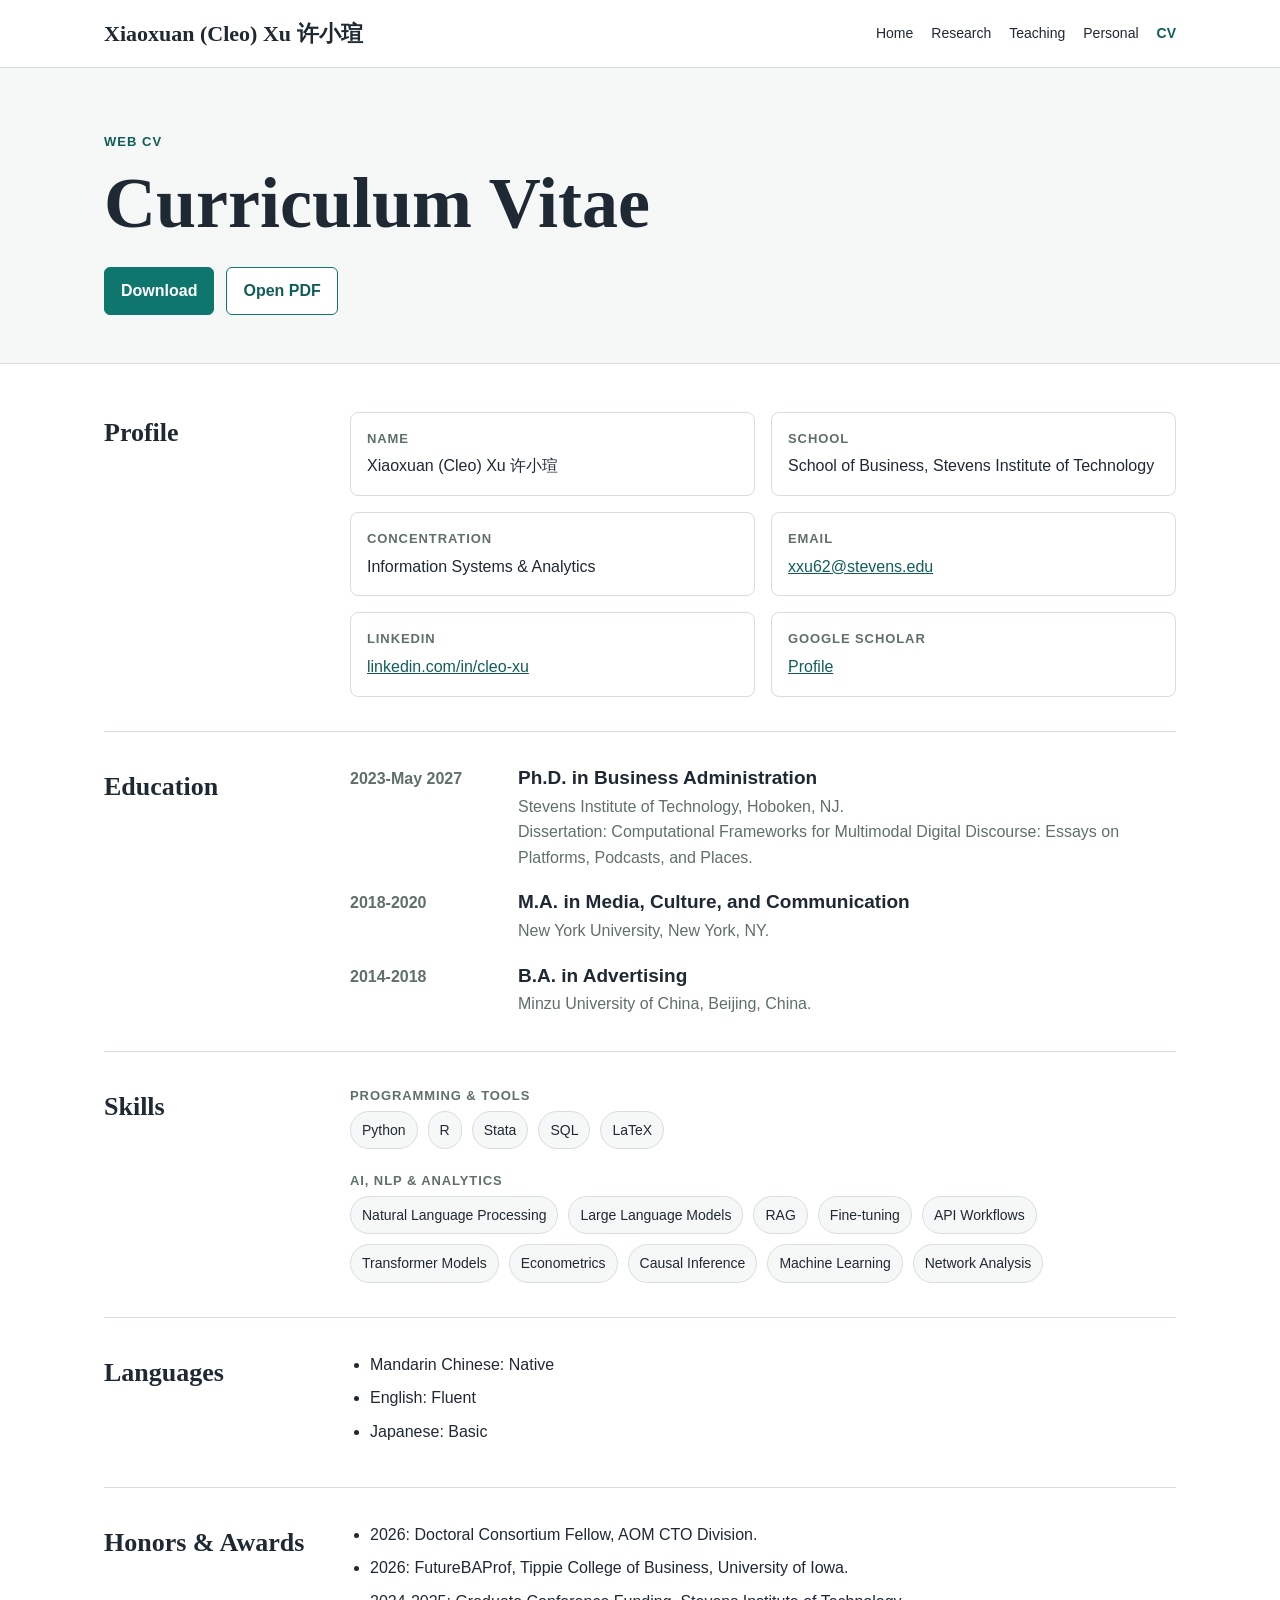
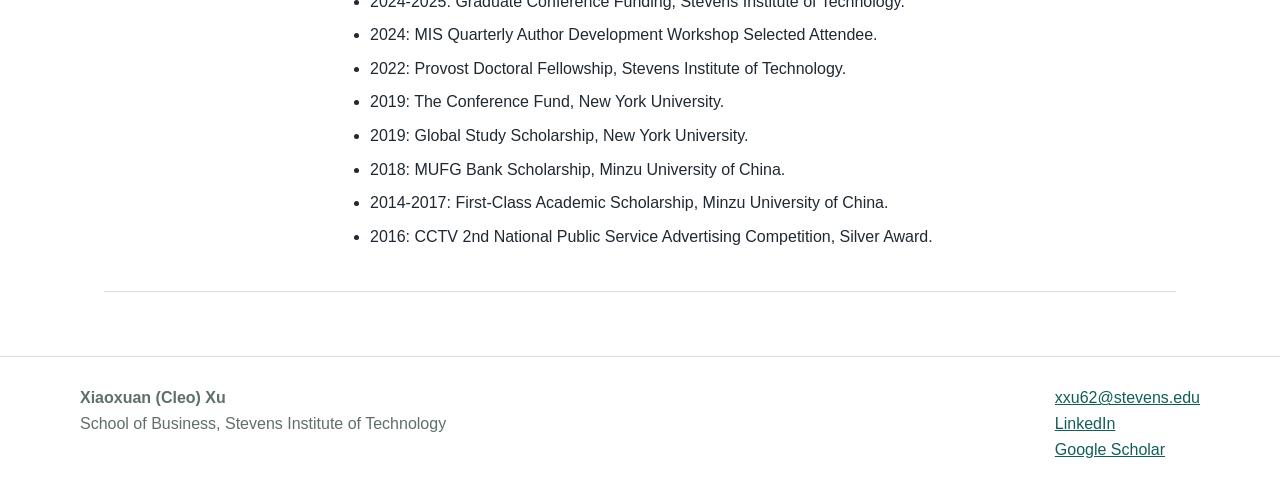
==== cv.html @ 5a7ccfc5 "Add personal website" ====
<!doctype html>
<html lang="en">
<head>
  <meta charset="utf-8">
  <meta name="viewport" content="width=device-width, initial-scale=1">
  <title>CV - Xiaoxuan (Cleo) Xu</title>
  <style>
    :root {
      --ink: #1f2933;
      --muted: #5f6f69;
      --accent: #0f766e;
      --accent-dark: #115e59;
      --line: #d7dedb;
      --soft: #f6f8f7;
      --paper: #ffffff;
    }

    * {
      box-sizing: border-box;
    }

    body {
      margin: 0;
      color: var(--ink);
      font-family: Arial, Helvetica, sans-serif;
      line-height: 1.6;
      background: var(--paper);
    }

    a {
      color: var(--accent-dark);
    }

    .site-header {
      border-bottom: 1px solid var(--line);
      background: #ffffff;
      position: sticky;
      top: 0;
      z-index: 5;
    }

    .nav {
      max-width: 1120px;
      margin: 0 auto;
      padding: 16px 24px;
      display: flex;
      align-items: center;
      justify-content: space-between;
      gap: 24px;
    }

    .brand {
      font-family: Georgia, "Times New Roman", serif;
      font-size: 22px;
      font-weight: 700;
      letter-spacing: 0;
    }

    .links {
      display: flex;
      gap: 18px;
      flex-wrap: wrap;
      font-size: 14px;
    }

    .links a {
      color: var(--ink);
      text-decoration: none;
    }

    .links a.current {
      color: var(--accent-dark);
      font-weight: 700;
    }

    .cv-hero {
      background: var(--soft);
      border-bottom: 1px solid var(--line);
    }

    .cv-hero-inner {
      max-width: 1120px;
      margin: 0 auto;
      padding: 64px 24px 48px;
    }

    .eyebrow {
      margin: 0 0 14px;
      color: var(--accent-dark);
      font-weight: 700;
      text-transform: uppercase;
      font-size: 13px;
      letter-spacing: 0.08em;
    }

    h1 {
      margin: 0;
      font-family: Georgia, "Times New Roman", serif;
      font-size: clamp(42px, 7vw, 72px);
      line-height: 1;
      letter-spacing: 0;
    }

    .button-row {
      display: flex;
      flex-wrap: wrap;
      gap: 12px;
      margin-top: 28px;
    }

    .button {
      display: inline-flex;
      align-items: center;
      justify-content: center;
      min-height: 44px;
      padding: 10px 16px;
      border-radius: 6px;
      border: 1px solid var(--accent);
      color: var(--accent-dark);
      text-decoration: none;
      font-weight: 700;
      background: #ffffff;
    }

    .button.primary {
      background: var(--accent);
      color: #ffffff;
    }

    main {
      max-width: 1120px;
      margin: 0 auto;
      padding: 48px 24px 64px;
    }

    .cv-section {
      display: grid;
      grid-template-columns: 210px minmax(0, 1fr);
      gap: 36px;
      padding: 34px 0;
      border-bottom: 1px solid var(--line);
    }

    .cv-section:first-child {
      padding-top: 0;
    }

    .cv-section h2 {
      margin: 0;
      font-family: Georgia, "Times New Roman", serif;
      font-size: 26px;
      letter-spacing: 0;
    }

    .info-grid {
      display: grid;
      grid-template-columns: repeat(2, minmax(0, 1fr));
      gap: 16px;
    }

    .info-item {
      border: 1px solid var(--line);
      border-radius: 8px;
      padding: 16px;
      background: #ffffff;
    }

    .label {
      margin: 0 0 4px;
      color: var(--muted);
      font-size: 13px;
      text-transform: uppercase;
      letter-spacing: 0.07em;
      font-weight: 700;
    }

    .value {
      margin: 0;
      font-size: 16px;
    }

    .timeline {
      display: grid;
      gap: 20px;
    }

    .timeline-item {
      display: grid;
      grid-template-columns: 150px minmax(0, 1fr);
      gap: 18px;
    }

    .date {
      color: var(--muted);
      font-weight: 700;
    }

    .timeline-item h3 {
      margin: 0 0 4px;
      font-size: 19px;
      line-height: 1.25;
    }

    .timeline-item p {
      margin: 0;
      color: var(--muted);
    }

    .tag-list {
      display: flex;
      flex-wrap: wrap;
      gap: 10px;
      margin: 0;
      padding: 0;
      list-style: none;
    }

    .tag-list li {
      border: 1px solid var(--line);
      border-radius: 999px;
      padding: 7px 11px;
      background: var(--soft);
      color: var(--ink);
      font-size: 14px;
    }

    .simple-list {
      margin: 0;
      padding-left: 20px;
    }

    .simple-list li {
      margin-bottom: 8px;
    }

    footer {
      border-top: 1px solid var(--line);
      padding: 28px 24px;
      color: var(--muted);
    }

    .footer-inner {
      max-width: 1120px;
      margin: 0 auto;
      display: flex;
      justify-content: space-between;
      gap: 24px;
      flex-wrap: wrap;
    }

    @media (max-width: 820px) {
      .nav {
        align-items: flex-start;
        flex-direction: column;
      }

      .cv-section,
      .timeline-item {
        grid-template-columns: 1fr;
      }

      .info-grid {
        grid-template-columns: 1fr;
      }
    }
  </style>
</head>
<body>
  <header class="site-header">
    <nav class="nav" aria-label="Site navigation">
      <div class="brand">Xiaoxuan (Cleo) Xu 许小瑄</div>
      <div class="links">
        <a href="index.html#top">Home</a>
        <a href="index.html#research">Research</a>
        <a href="index.html#teaching">Teaching</a>
        <a href="index.html#personal">Personal</a>
        <a class="current" href="cv.html">CV</a>
      </div>
    </nav>
  </header>

  <div class="cv-hero">
    <div class="cv-hero-inner">
      <p class="eyebrow">Web CV</p>
      <h1>Curriculum Vitae</h1>
      <div class="button-row">
        <a class="button primary" href="assets/files/xiaoxuan_cv_202606.pdf" download>Download</a>
        <a class="button" href="assets/files/xiaoxuan_cv_202606.pdf">Open PDF</a>
      </div>
    </div>
  </div>

  <main>
    <section class="cv-section">
      <h2>Profile</h2>
      <div class="info-grid">
        <div class="info-item">
          <p class="label">Name</p>
          <p class="value">Xiaoxuan (Cleo) Xu 许小瑄</p>
        </div>
        <div class="info-item">
          <p class="label">School</p>
          <p class="value">School of Business, Stevens Institute of Technology</p>
        </div>
        <div class="info-item">
          <p class="label">Concentration</p>
          <p class="value">Information Systems &amp; Analytics</p>
        </div>
        <div class="info-item">
          <p class="label">Email</p>
          <p class="value"><a href="mailto:xxu62@stevens.edu">xxu62@stevens.edu</a></p>
        </div>
        <div class="info-item">
          <p class="label">LinkedIn</p>
          <p class="value"><a href="https://linkedin.com/in/cleo-xu-420043248">linkedin.com/in/cleo-xu</a></p>
        </div>
        <div class="info-item">
          <p class="label">Google Scholar</p>
          <p class="value"><a href="https://scholar.google.com/citations?user=s4KjiQsAAAAJ&amp;hl=en&amp;authuser=1">Profile</a></p>
        </div>
      </div>
    </section>

    <section class="cv-section">
      <h2>Education</h2>
      <div class="timeline">
        <div class="timeline-item">
          <div class="date">2023-May 2027</div>
          <div>
            <h3>Ph.D. in Business Administration</h3>
            <p>Stevens Institute of Technology, Hoboken, NJ.</p>
            <p>Dissertation: Computational Frameworks for Multimodal Digital Discourse: Essays on Platforms, Podcasts, and Places.</p>
          </div>
        </div>
        <div class="timeline-item">
          <div class="date">2018-2020</div>
          <div>
            <h3>M.A. in Media, Culture, and Communication</h3>
            <p>New York University, New York, NY.</p>
          </div>
        </div>
        <div class="timeline-item">
          <div class="date">2014-2018</div>
          <div>
            <h3>B.A. in Advertising</h3>
            <p>Minzu University of China, Beijing, China.</p>
          </div>
        </div>
      </div>
    </section>

    <section class="cv-section">
      <h2>Skills</h2>
      <div>
        <p class="label">Programming &amp; Tools</p>
        <ul class="tag-list">
          <li>Python</li>
          <li>R</li>
          <li>Stata</li>
          <li>SQL</li>
          <li>LaTeX</li>
        </ul>

        <p class="label" style="margin-top: 22px;">AI, NLP &amp; Analytics</p>
        <ul class="tag-list">
          <li>Natural Language Processing</li>
          <li>Large Language Models</li>
          <li>RAG</li>
          <li>Fine-tuning</li>
          <li>API Workflows</li>
          <li>Transformer Models</li>
          <li>Econometrics</li>
          <li>Causal Inference</li>
          <li>Machine Learning</li>
          <li>Network Analysis</li>
        </ul>
      </div>
    </section>

    <section class="cv-section">
      <h2>Languages</h2>
      <ul class="simple-list">
        <li>Mandarin Chinese: Native</li>
        <li>English: Fluent</li>
        <li>Japanese: Basic</li>
      </ul>
    </section>

    <section class="cv-section">
      <h2>Honors &amp; Awards</h2>
      <ul class="simple-list">
        <li>2026: Doctoral Consortium Fellow, AOM CTO Division.</li>
        <li>2026: FutureBAProf, Tippie College of Business, University of Iowa.</li>
        <li>2024-2025: Graduate Conference Funding, Stevens Institute of Technology.</li>
        <li>2024: MIS Quarterly Author Development Workshop Selected Attendee.</li>
        <li>2022: Provost Doctoral Fellowship, Stevens Institute of Technology.</li>
        <li>2019: The Conference Fund, New York University.</li>
        <li>2019: Global Study Scholarship, New York University.</li>
        <li>2018: MUFG Bank Scholarship, Minzu University of China.</li>
        <li>2014-2017: First-Class Academic Scholarship, Minzu University of China.</li>
        <li>2016: CCTV 2nd National Public Service Advertising Competition, Silver Award.</li>
      </ul>
    </section>
  </main>

  <footer>
    <div class="footer-inner">
      <div>
        <strong>Xiaoxuan (Cleo) Xu</strong><br>
        School of Business, Stevens Institute of Technology
      </div>
      <div>
        <a href="mailto:xxu62@stevens.edu">xxu62@stevens.edu</a><br>
        <a href="https://linkedin.com/in/cleo-xu-420043248">LinkedIn</a><br>
        <a href="https://scholar.google.com/citations?user=s4KjiQsAAAAJ&amp;hl=en&amp;authuser=1">Google Scholar</a>
      </div>
    </div>
  </footer>
</body>
</html>
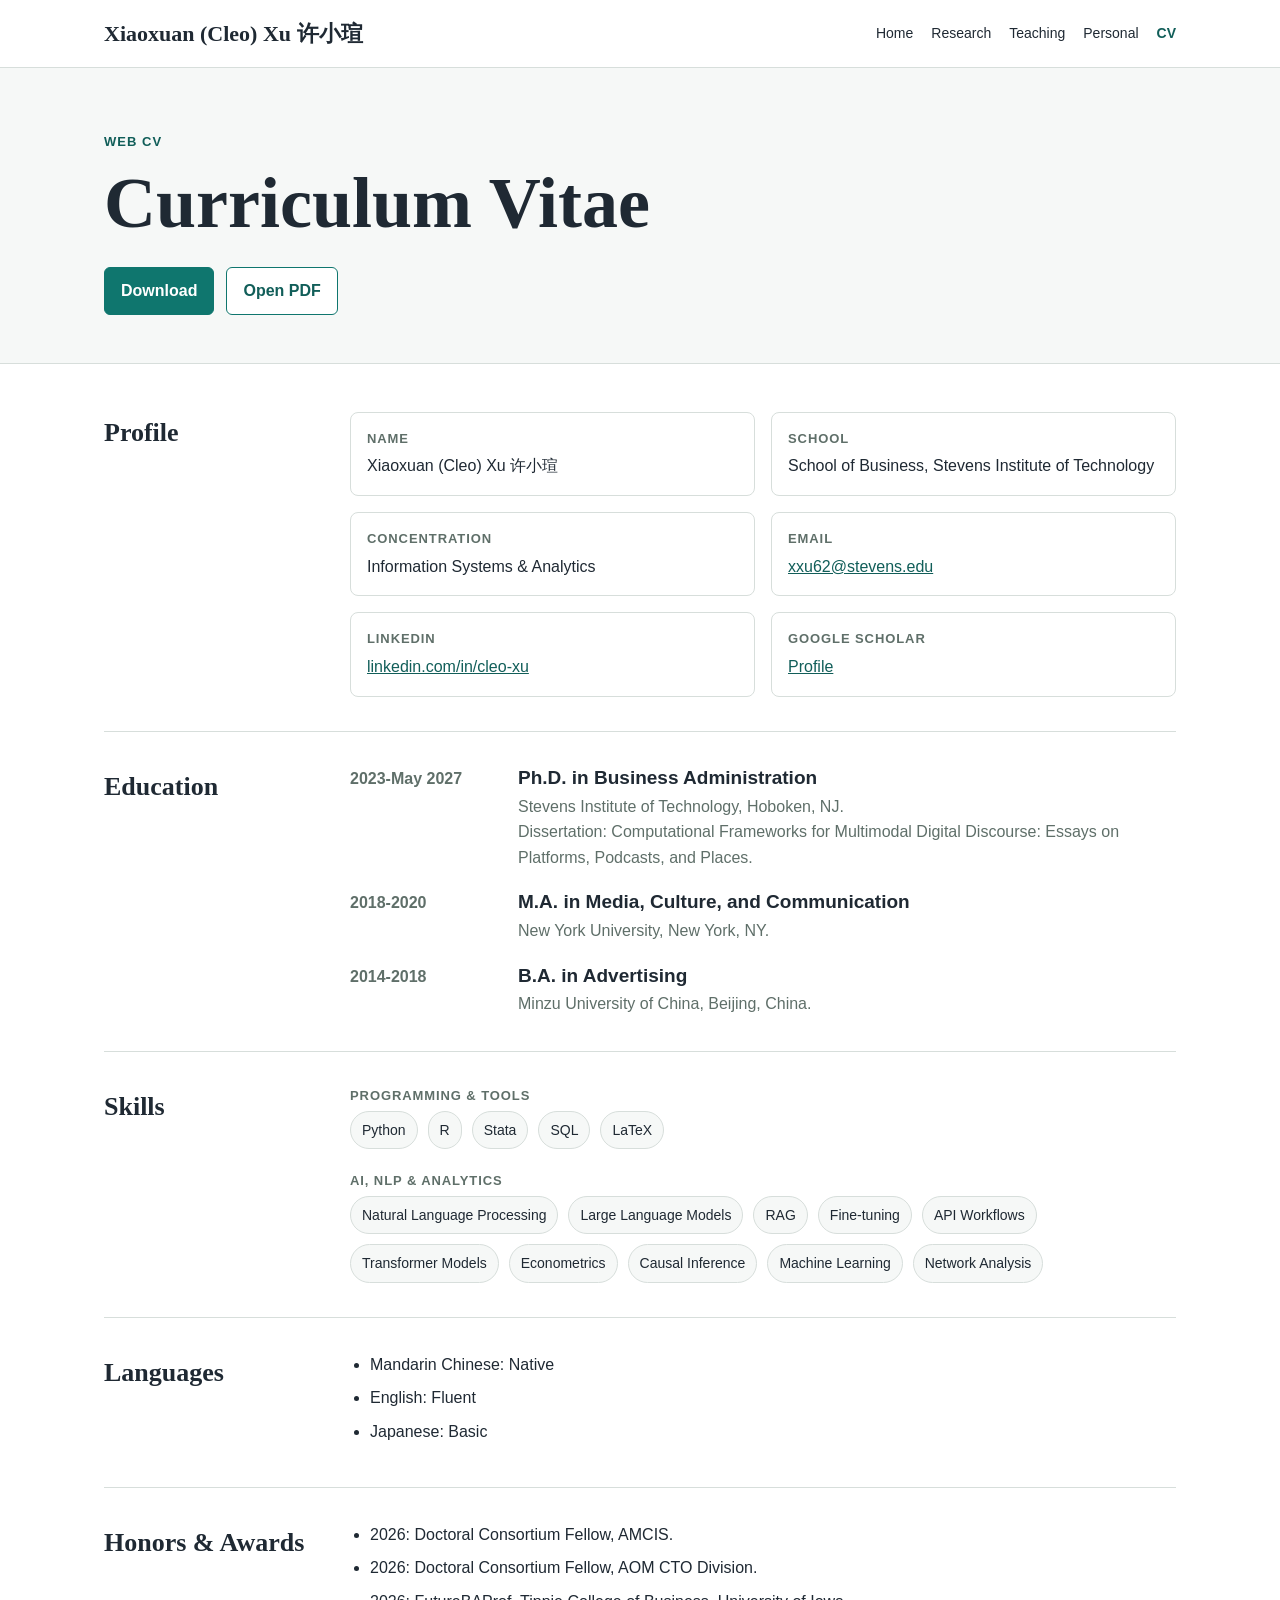
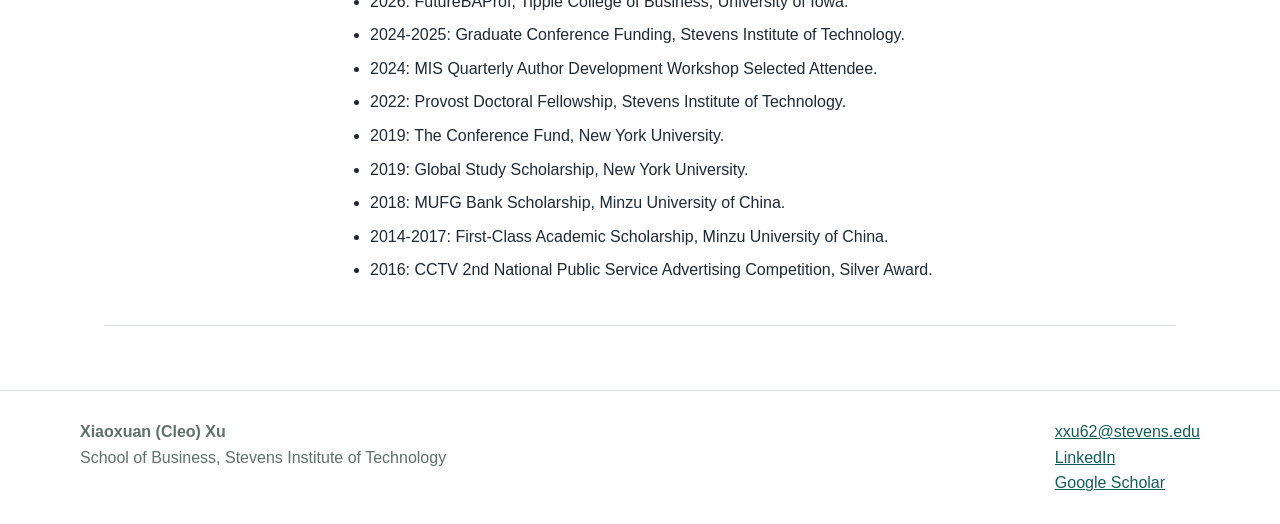
==== commit 3455d48c: "Update cv.html" ====
--- a/cv.html
+++ b/cv.html
@@ -389,6 +389,7 @@
     <section class="cv-section">
       <h2>Honors &amp; Awards</h2>
       <ul class="simple-list">
+        <li>2026: Doctoral Consortium Fellow, AMCIS.</li>
         <li>2026: Doctoral Consortium Fellow, AOM CTO Division.</li>
         <li>2026: FutureBAProf, Tippie College of Business, University of Iowa.</li>
         <li>2024-2025: Graduate Conference Funding, Stevens Institute of Technology.</li>
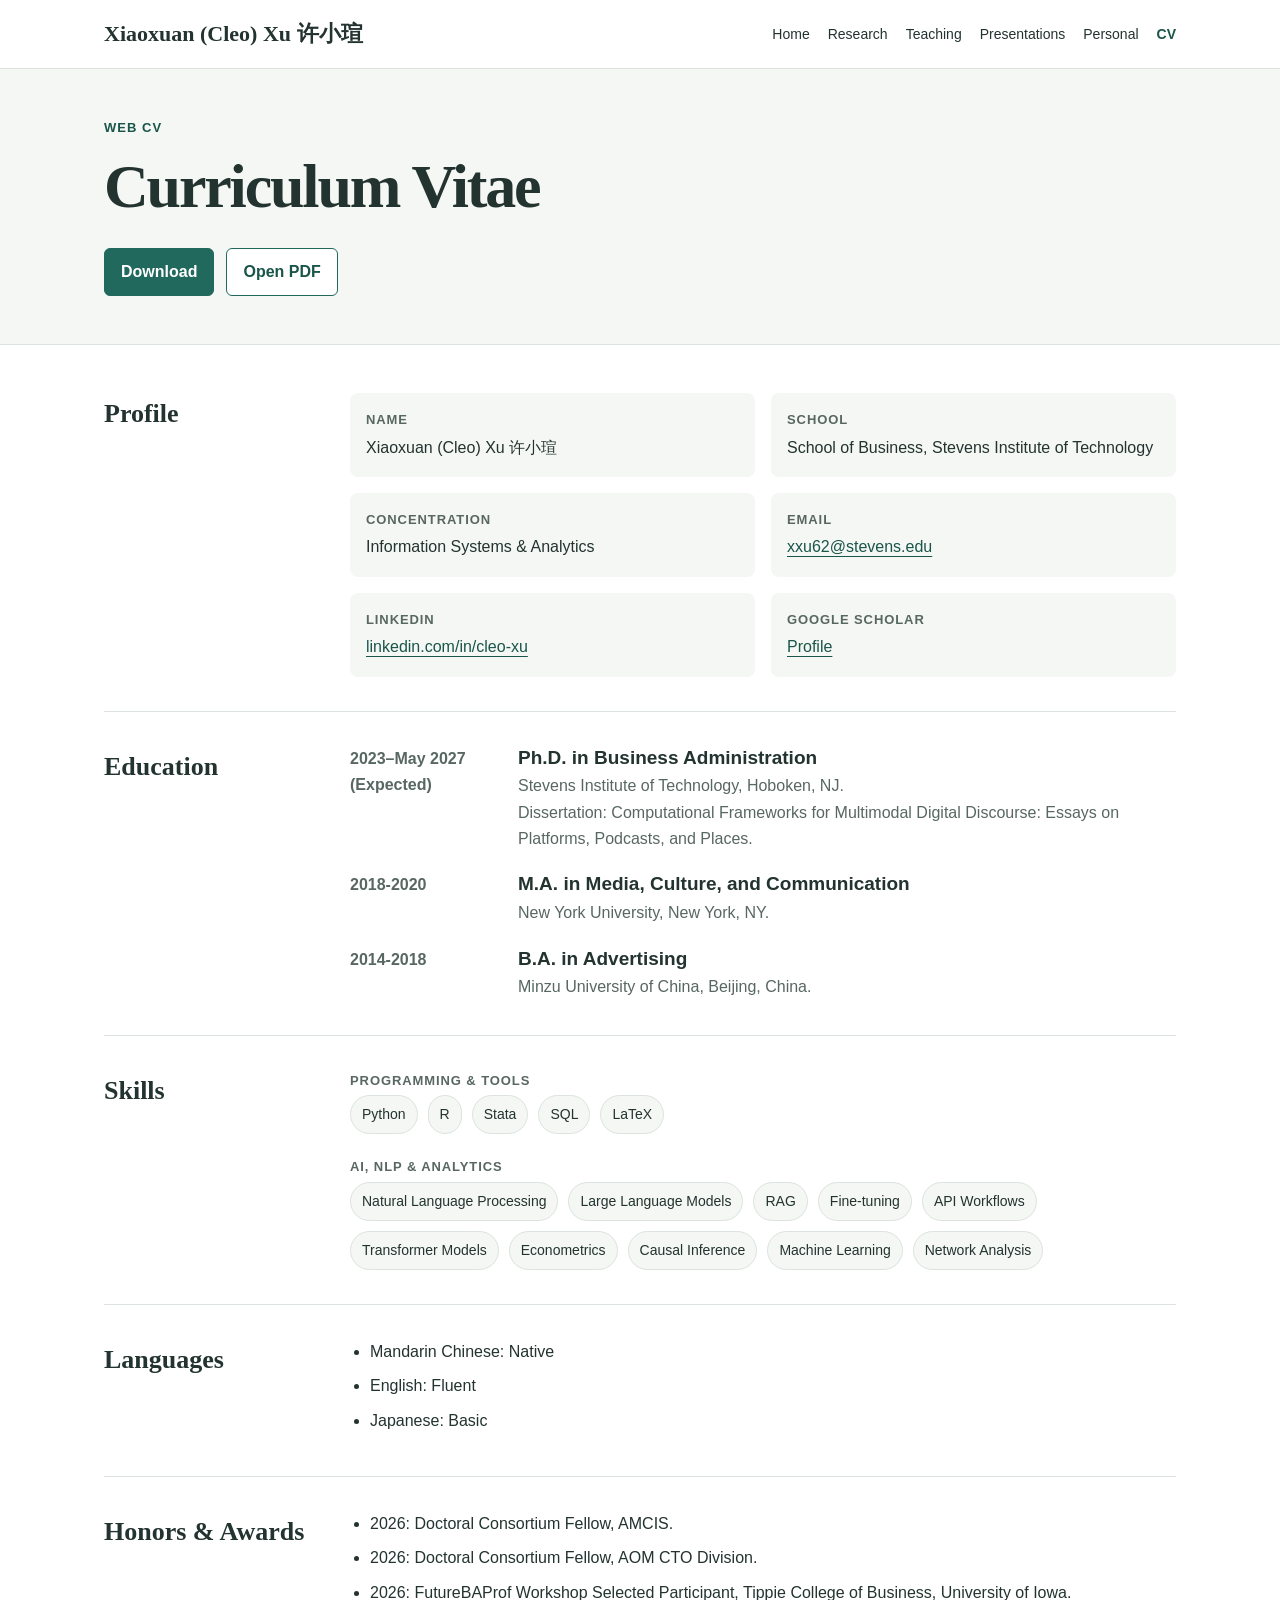
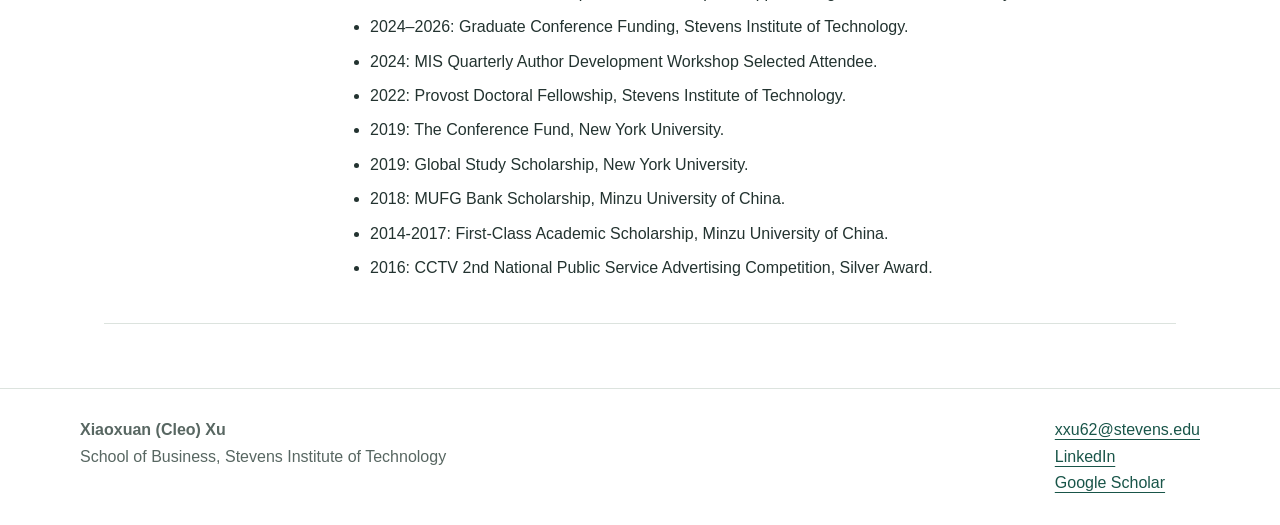
==== commit 4bf36149: "Add files via upload" ====
--- a/cv.html
+++ b/cv.html
@@ -264,6 +264,7 @@
       }
     }
   </style>
+  <link rel="stylesheet" href="assets/site.css">
 </head>
 <body>
   <header class="site-header">
@@ -273,6 +274,7 @@
         <a href="index.html#top">Home</a>
         <a href="index.html#research">Research</a>
         <a href="index.html#teaching">Teaching</a>
+        <a href="index.html#presentations">Presentations</a>
         <a href="index.html#personal">Personal</a>
         <a class="current" href="cv.html">CV</a>
       </div>
@@ -284,8 +286,8 @@
       <p class="eyebrow">Web CV</p>
       <h1>Curriculum Vitae</h1>
       <div class="button-row">
-        <a class="button primary" href="assets/files/xiaoxuan_cv_202606.pdf" download>Download</a>
-        <a class="button" href="assets/files/xiaoxuan_cv_202606.pdf">Open PDF</a>
+        <a class="button primary" href="assets/files/cleo_xu_cv_202609.pdf" download>Download</a>
+        <a class="button" href="assets/files/cleo_xu_cv_202609.pdf">Open PDF</a>
       </div>
     </div>
   </div>
@@ -325,7 +327,7 @@
       <h2>Education</h2>
       <div class="timeline">
         <div class="timeline-item">
-          <div class="date">2023-May 2027</div>
+          <div class="date">2023–May 2027 (Expected)</div>
           <div>
             <h3>Ph.D. in Business Administration</h3>
             <p>Stevens Institute of Technology, Hoboken, NJ.</p>
@@ -391,8 +393,8 @@
       <ul class="simple-list">
         <li>2026: Doctoral Consortium Fellow, AMCIS.</li>
         <li>2026: Doctoral Consortium Fellow, AOM CTO Division.</li>
-        <li>2026: FutureBAProf, Tippie College of Business, University of Iowa.</li>
-        <li>2024-2025: Graduate Conference Funding, Stevens Institute of Technology.</li>
+        <li>2026: FutureBAProf Workshop Selected Participant, Tippie College of Business, University of Iowa.</li>
+        <li>2024–2026: Graduate Conference Funding, Stevens Institute of Technology.</li>
         <li>2024: MIS Quarterly Author Development Workshop Selected Attendee.</li>
         <li>2022: Provost Doctoral Fellowship, Stevens Institute of Technology.</li>
         <li>2019: The Conference Fund, New York University.</li>
--- a/assets/site.css
+++ b/assets/site.css
@@ -0,0 +1,19 @@
+
+:root { --ink:#233330; --muted:#586762; --accent:#21695d; --accent-dark:#195549; --soft:#f5f7f4; --line:#dce3de; }
+body {font-size:16px;line-height:1.65;-webkit-font-smoothing:antialiased;}
+h1 {font-size:clamp(40px,5.1vw,62px);line-height:1.08;letter-spacing:-.035em;}
+h2,h3 {text-wrap:balance;}
+a {text-underline-offset:4px;} a:hover {color:#318473;}
+a:focus-visible,summary:focus-visible {outline:3px solid #84b7a9;outline-offset:5px;}
+section[id] {scroll-margin-top:100px;}
+.hero-inner {padding:60px 24px;grid-template-columns:minmax(0,1.65fr) minmax(240px,.75fr);gap:60px;}
+.bio {font-size:17px;max-width:65ch;}.bio p {margin-bottom:18px;}.background-bio {color:var(--muted);font-size:15px;}
+.portrait {min-height:0;border:0;border-radius:12px;}.portrait img {aspect-ratio:4/5;min-height:0;height:auto;object-fit:cover;}
+section {padding-top:48px;padding-bottom:48px;}.section-title {font-size:32px;margin-bottom:26px;}
+.card {padding:24px;border:0;border-radius:6px;}.card h3 {font-size:19px;min-height:48px;}.card p {font-size:15px;}
+.paper-list {gap:0;}.paper {border-left:0;border-bottom:1px solid var(--line);padding:24px 0;}.paper:first-child {padding-top:0;}.paper:last-child {border-bottom:0;padding-bottom:0;}.paper h3 {font-size:21px;line-height:1.4;max-width:850px;margin:6px 0;}.status {color:var(--accent-dark);font-size:13px;font-weight:700;}.authors {font-size:14px;}.paper .desc {font-size:16px;max-width:78ch;margin-top:8px;}
+.teaching-feature {max-width:80ch;}.teaching-feature h3,.teaching-secondary h3 {font-size:22px;margin:0 0 12px;}.teaching-feature p,.teaching-secondary p {margin:0 0 12px;}.teaching-secondary {display:grid;grid-template-columns:1fr 1fr;gap:48px;border-top:1px solid var(--line);padding-top:28px;margin-top:32px;}.ta-list {margin:0;}.ta-list dt {font-weight:600;font-size:15px;}.ta-list dd {margin:0 0 12px;color:var(--muted);font-size:14px;}
+.presentation-list {gap:0;}.presentation-item {border:0;border-bottom:1px solid var(--line);border-radius:0;background:transparent;padding:16px 0;grid-template-columns:58px minmax(0,1fr);gap:18px;}.presentation-title {font-size:16px;font-weight:600;}.presentation-venue {font-size:14px;}.upcoming {background:var(--soft);padding:8px 22px;border-radius:6px;}.upcoming .presentation-item:last-child {border:0;}.subsection-title {font-size:21px;margin:26px 0 8px;}summary {cursor:pointer;color:var(--accent-dark);font-weight:600;padding:24px 0 12px;}.resource-link {margin-top:5px;}.personal-card p {font-size:15px;}.section-intro {max-width:75ch;}
+.cv-entry {margin:0 0 24px;}.cv-entry h3 {font-size:18px;line-height:1.4;margin:0 0 6px;}.cv-entry p {margin:3px 0;}.cv-section .teaching-secondary {grid-template-columns:1fr;gap:20px;}.cv-section .eyebrow {font-size:12px;}.cv-section .subsection-title:first-child {margin-top:0;}.cv-section .info-item {background:var(--soft);border:0;}.cv-section p {margin-top:0;}.cv-section .presentation-item {grid-template-columns:48px minmax(0,1fr);}.cv-hero-inner {padding:48px 24px;}
+@media(max-width:820px){.hero-inner{grid-template-columns:1fr;gap:28px;padding:36px 24px;}.portrait {width:min(280px,100%);}.portrait img{min-height:0;}.teaching-secondary{grid-template-columns:1fr;gap:24px;}.nav{gap:12px;padding:12px 20px;}.brand{font-size:19px;}.links{gap:16px;font-size:13px;}.grid{grid-template-columns:1fr;}.card h3{min-height:0;}.cv-section{gap:18px;}.cv-section h2{font-size:25px;}.presentation-item{grid-template-columns:48px minmax(0,1fr);}.personal-grid{gap:28px;}h1{font-size:44px;}}
+@media(prefers-reduced-motion:reduce){html{scroll-behavior:auto;}}
